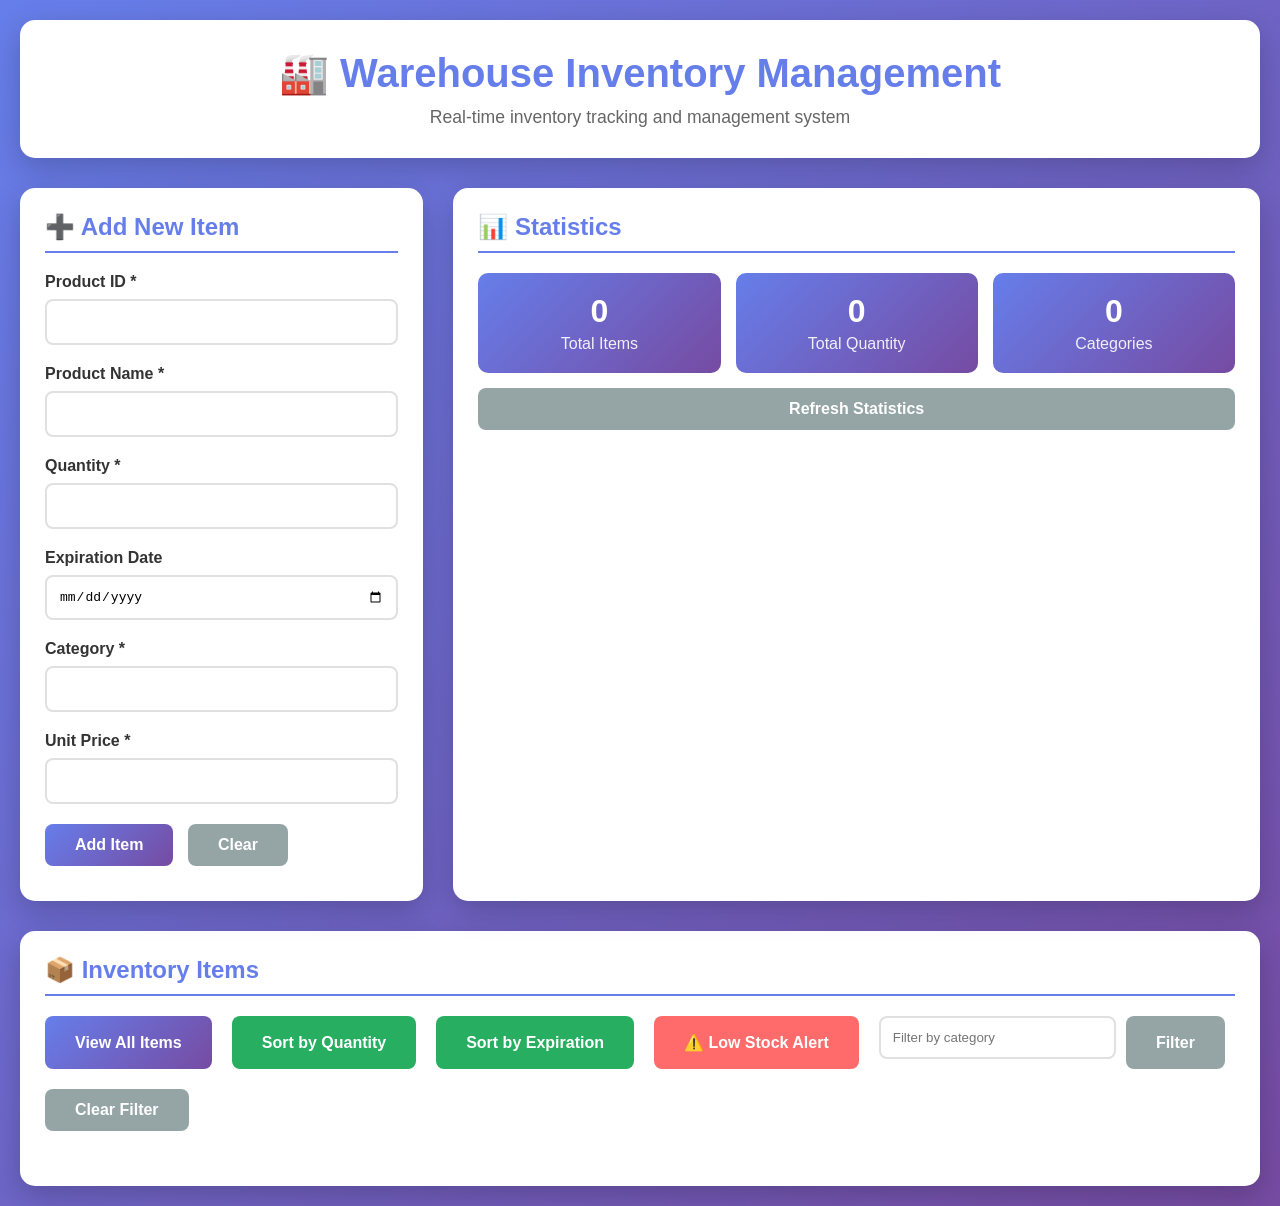
==== src/main/resources/static/index.html @ af91cbbf "Initial commit" ====
<!DOCTYPE html>
<html lang="en">
<head>
    <meta charset="UTF-8">
    <meta name="viewport" content="width=device-width, initial-scale=1.0">
    <title>Warehouse Inventory Management System</title>
    <style>
        * {
            margin: 0;
            padding: 0;
            box-sizing: border-box;
        }

        body {
            font-family: 'Segoe UI', Tahoma, Geneva, Verdana, sans-serif;
            background: linear-gradient(135deg, #667eea 0%, #764ba2 100%);
            min-height: 100vh;
            padding: 20px;
        }

        .container {
            max-width: 1400px;
            margin: 0 auto;
        }

        .header {
            background: white;
            padding: 30px;
            border-radius: 15px;
            box-shadow: 0 10px 30px rgba(0, 0, 0, 0.2);
            margin-bottom: 30px;
            text-align: center;
        }

        .header h1 {
            color: #667eea;
            font-size: 2.5em;
            margin-bottom: 10px;
        }

        .header p {
            color: #666;
            font-size: 1.1em;
        }

        .main-content {
            display: grid;
            grid-template-columns: 1fr 2fr;
            gap: 30px;
            margin-bottom: 30px;
        }

        @media (max-width: 1024px) {
            .main-content {
                grid-template-columns: 1fr;
            }
        }

        .card {
            background: white;
            padding: 25px;
            border-radius: 15px;
            box-shadow: 0 10px 30px rgba(0, 0, 0, 0.2);
        }

        .card h2 {
            color: #667eea;
            margin-bottom: 20px;
            font-size: 1.5em;
            border-bottom: 2px solid #667eea;
            padding-bottom: 10px;
        }

        .form-group {
            margin-bottom: 20px;
        }

        .form-group label {
            display: block;
            margin-bottom: 8px;
            color: #333;
            font-weight: 600;
        }

        .form-group input,
        .form-group select {
            width: 100%;
            padding: 12px;
            border: 2px solid #e0e0e0;
            border-radius: 8px;
            font-size: 1em;
            transition: border-color 0.3s;
        }

        .form-group input:focus,
        .form-group select:focus {
            outline: none;
            border-color: #667eea;
        }

        .btn {
            padding: 12px 30px;
            border: none;
            border-radius: 8px;
            font-size: 1em;
            cursor: pointer;
            transition: all 0.3s;
            font-weight: 600;
            margin-right: 10px;
            margin-bottom: 10px;
        }

        .btn-primary {
            background: linear-gradient(135deg, #667eea 0%, #764ba2 100%);
            color: white;
        }

        .btn-primary:hover {
            transform: translateY(-2px);
            box-shadow: 0 5px 15px rgba(102, 126, 234, 0.4);
        }

        .btn-danger {
            background: #e74c3c;
            color: white;
        }

        .btn-danger:hover {
            background: #c0392b;
            transform: translateY(-2px);
        }

        .btn-secondary {
            background: #95a5a6;
            color: white;
        }

        .btn-secondary:hover {
            background: #7f8c8d;
            transform: translateY(-2px);
        }

        .btn-success {
            background: #27ae60;
            color: white;
        }

        .btn-success:hover {
            background: #229954;
            transform: translateY(-2px);
        }

        .btn:active {
            transform: translateY(0);
        }

        .controls {
            display: flex;
            flex-wrap: wrap;
            gap: 10px;
            margin-bottom: 20px;
        }

        .inventory-table {
            width: 100%;
            border-collapse: collapse;
            margin-top: 20px;
        }

        .inventory-table th,
        .inventory-table td {
            padding: 12px;
            text-align: left;
            border-bottom: 1px solid #e0e0e0;
        }

        .inventory-table th {
            background: #f8f9fa;
            color: #667eea;
            font-weight: 600;
            position: sticky;
            top: 0;
        }

        .inventory-table tr:hover {
            background: #f8f9fa;
        }

        .inventory-table td {
            color: #333;
        }

        .stats-grid {
            display: grid;
            grid-template-columns: repeat(auto-fit, minmax(200px, 1fr));
            gap: 15px;
            margin-top: 20px;
        }

        .stat-card {
            background: linear-gradient(135deg, #667eea 0%, #764ba2 100%);
            color: white;
            padding: 20px;
            border-radius: 10px;
            text-align: center;
        }

        .stat-card h3 {
            font-size: 2em;
            margin-bottom: 5px;
        }

        .stat-card p {
            opacity: 0.9;
        }

        .alert {
            padding: 15px;
            border-radius: 8px;
            margin-bottom: 20px;
            display: none;
        }

        .alert-success {
            background: #d4edda;
            color: #155724;
            border: 1px solid #c3e6cb;
        }

        .alert-error {
            background: #f8d7da;
            color: #721c24;
            border: 1px solid #f5c6cb;
        }

        .alert-warning {
            background: #fff3cd;
            color: #856404;
            border: 1px solid #ffeaa7;
            padding: 15px;
            border-radius: 8px;
            margin-bottom: 20px;
            display: flex;
            align-items: center;
            justify-content: space-between;
            animation: slideDown 0.3s ease-out;
        }

        @keyframes slideDown {
            from {
                opacity: 0;
                transform: translateY(-10px);
            }
            to {
                opacity: 1;
                transform: translateY(0);
            }
        }

        .low-stock-badge {
            background: #ff6b6b;
            color: white;
            padding: 4px 10px;
            border-radius: 12px;
            font-size: 0.85em;
            font-weight: bold;
            margin-left: 8px;
        }

        .low-stock-row {
            background: #fff3cd !important;
            border-left: 4px solid #ff6b6b;
        }

        .low-stock-row:hover {
            background: #ffeaa7 !important;
        }

        .stat-card.warning {
            background: linear-gradient(135deg, #ff6b6b 0%, #ee5a6f 100%);
        }

        .loading {
            text-align: center;
            padding: 20px;
            color: #666;
        }

        .empty-state {
            text-align: center;
            padding: 40px;
            color: #999;
        }

        .remove-btn {
            background: #e74c3c;
            color: white;
            border: none;
            padding: 6px 12px;
            border-radius: 5px;
            cursor: pointer;
            font-size: 0.9em;
        }

        .remove-btn:hover {
            background: #c0392b;
        }

        .quantity-input {
            width: 80px;
            padding: 6px;
            margin-left: 10px;
        }
    </style>
</head>
<body>
    <div class="container">
        <div class="header">
            <h1>🏭 Warehouse Inventory Management</h1>
            <p>Real-time inventory tracking and management system</p>
        </div>

        <div id="alertContainer"></div>
        <div id="lowStockAlert" style="display: none;"></div>

        <div class="main-content">
            <!-- Add Item Form -->
            <div class="card">
                <h2>➕ Add New Item</h2>
                <form id="addItemForm">
                    <div class="form-group">
                        <label for="productId">Product ID *</label>
                        <input type="text" id="productId" required>
                    </div>
                    <div class="form-group">
                        <label for="productName">Product Name *</label>
                        <input type="text" id="productName" required>
                    </div>
                    <div class="form-group">
                        <label for="quantity">Quantity *</label>
                        <input type="number" id="quantity" min="1" required>
                    </div>
                    <div class="form-group">
                        <label for="expirationDate">Expiration Date</label>
                        <input type="date" id="expirationDate">
                    </div>
                    <div class="form-group">
                        <label for="category">Category *</label>
                        <input type="text" id="category" required>
                    </div>
                    <div class="form-group">
                        <label for="unitPrice">Unit Price *</label>
                        <input type="number" id="unitPrice" step="0.01" min="0" required>
                    </div>
                    <button type="submit" class="btn btn-primary">Add Item</button>
                    <button type="button" class="btn btn-secondary" onclick="clearForm()">Clear</button>
                </form>
            </div>

            <!-- Statistics -->
            <div class="card">
                <h2>📊 Statistics</h2>
                <div class="stats-grid" id="statsGrid">
                    <div class="stat-card">
                        <h3 id="totalItems">0</h3>
                        <p>Total Items</p>
                    </div>
                    <div class="stat-card">
                        <h3 id="totalQuantity">0</h3>
                        <p>Total Quantity</p>
                    </div>
                    <div class="stat-card">
                        <h3 id="categoriesCount">0</h3>
                        <p>Categories</p>
                    </div>
                    <div class="stat-card warning" id="lowStockCard" style="display: none;">
                        <h3 id="lowStockCount">0</h3>
                        <p>Low Stock Items</p>
                    </div>
                </div>
                <button class="btn btn-secondary" onclick="loadStatistics()" style="margin-top: 15px; width: 100%;">Refresh Statistics</button>
            </div>
        </div>

        <!-- Inventory List -->
        <div class="card">
            <h2>📦 Inventory Items</h2>
            <div class="controls">
                <button class="btn btn-primary" onclick="loadAllItems()">View All Items</button>
                <button class="btn btn-success" onclick="sortByQuantity()">Sort by Quantity</button>
                <button class="btn btn-success" onclick="sortByExpiration()">Sort by Expiration</button>
                <button class="btn btn-danger" onclick="viewLowStock()" style="background: #ff6b6b;">⚠️ Low Stock Alert</button>
                <input type="text" id="categoryFilter" placeholder="Filter by category" class="form-group" style="flex: 1; max-width: 300px; padding: 12px; border: 2px solid #e0e0e0; border-radius: 8px;">
                <button class="btn btn-secondary" onclick="filterByCategory()">Filter</button>
                <button class="btn btn-secondary" onclick="loadAllItems()">Clear Filter</button>
            </div>
            <div id="inventoryContainer">
                <div class="loading">Loading inventory...</div>
            </div>
        </div>
    </div>

    <script>
        const API_BASE_URL = 'http://localhost:8080/api/inventory';

        // Initialize
        document.addEventListener('DOMContentLoaded', function() {
            loadAllItems();
            loadStatistics();
            checkLowStock();
            
            // Form submission
            document.getElementById('addItemForm').addEventListener('submit', function(e) {
                e.preventDefault();
                addItem();
            });
        });

        // Show alert message
        function showAlert(message, type = 'success') {
            const alertContainer = document.getElementById('alertContainer');
            const alertClass = type === 'warning' ? 'alert-warning' : `alert-${type}`;
            alertContainer.innerHTML = `
                <div class="alert ${alertClass}">
                    ${message}
                </div>
            `;
            const alert = alertContainer.querySelector('.alert');
            alert.style.display = 'block';
            setTimeout(() => {
                alert.style.display = 'none';
            }, 5000);
        }

        // Clear form
        function clearForm() {
            document.getElementById('addItemForm').reset();
        }

        // Add item
        async function addItem() {
            const item = {
                productId: document.getElementById('productId').value,
                productName: document.getElementById('productName').value,
                quantity: parseInt(document.getElementById('quantity').value),
                expirationDate: document.getElementById('expirationDate').value || null,
                category: document.getElementById('category').value,
                unitPrice: parseFloat(document.getElementById('unitPrice').value)
            };

            try {
                const response = await fetch(`${API_BASE_URL}/add`, {
                    method: 'POST',
                    headers: {
                        'Content-Type': 'application/json'
                    },
                    body: JSON.stringify(item)
                });

                const data = await response.json();
                
                if (data.success) {
                    showAlert('Item added successfully!', 'success');
                    clearForm();
                    loadAllItems();
                    loadStatistics();
                    checkLowStock();
                } else {
                    showAlert(data.message || 'Failed to add item', 'error');
                }
            } catch (error) {
                showAlert('Error: ' + error.message, 'error');
            }
        }

        // Remove item
        async function removeItem(productId, quantity = null) {
            let url = `${API_BASE_URL}/remove/${productId}`;
            if (quantity) {
                url += `?quantity=${quantity}`;
            }

            if (!confirm(`Are you sure you want to remove ${quantity ? quantity + ' units of ' : ''}item ${productId}?`)) {
                return;
            }

            try {
                const response = await fetch(url, {
                    method: 'DELETE'
                });

                const data = await response.json();
                
                if (data.success) {
                    showAlert(data.message || 'Item removed successfully!', 'success');
                    loadAllItems();
                    loadStatistics();
                    checkLowStock();
                } else {
                    showAlert(data.message || 'Failed to remove item', 'error');
                }
            } catch (error) {
                showAlert('Error: ' + error.message, 'error');
            }
        }

        // Remove partial quantity
        function removePartialQuantity(productId) {
            const quantity = prompt('Enter quantity to remove:');
            if (quantity && quantity > 0) {
                removeItem(productId, parseInt(quantity));
            }
        }

        // Load all items
        async function loadAllItems() {
            try {
                const response = await fetch(`${API_BASE_URL}/all`);
                const data = await response.json();
                
                if (data.success) {
                    displayItems(data.items);
                } else {
                    document.getElementById('inventoryContainer').innerHTML = 
                        '<div class="empty-state">No items found</div>';
                }
            } catch (error) {
                document.getElementById('inventoryContainer').innerHTML = 
                    `<div class="alert alert-error">Error loading items: ${error.message}</div>`;
            }
        }

        // Sort by quantity
        async function sortByQuantity() {
            try {
                const response = await fetch(`${API_BASE_URL}/sorted/quantity`);
                const data = await response.json();
                
                if (data.success) {
                    displayItems(data.items);
                    showAlert('Items sorted by quantity', 'success');
                }
            } catch (error) {
                showAlert('Error: ' + error.message, 'error');
            }
        }

        // Sort by expiration
        async function sortByExpiration() {
            try {
                const response = await fetch(`${API_BASE_URL}/sorted/expiration`);
                const data = await response.json();
                
                if (data.success) {
                    displayItems(data.items);
                    showAlert('Items sorted by expiration date', 'success');
                }
            } catch (error) {
                showAlert('Error: ' + error.message, 'error');
            }
        }

        // Filter by category
        async function filterByCategory() {
            const category = document.getElementById('categoryFilter').value;
            if (!category) {
                showAlert('Please enter a category', 'error');
                return;
            }

            try {
                const response = await fetch(`${API_BASE_URL}/category/${encodeURIComponent(category)}`);
                const data = await response.json();
                
                if (data.success) {
                    displayItems(data.items);
                    showAlert(`Showing ${data.count} items in category "${category}"`, 'success');
                }
            } catch (error) {
                showAlert('Error: ' + error.message, 'error');
            }
        }

        // Display items in table
        function displayItems(items) {
            const container = document.getElementById('inventoryContainer');
            
            if (!items || items.length === 0) {
                container.innerHTML = '<div class="empty-state">No items in inventory</div>';
                return;
            }

            let html = `
                <table class="inventory-table">
                    <thead>
                        <tr>
                            <th>Product ID</th>
                            <th>Product Name</th>
                            <th>Quantity</th>
                            <th>Expiration Date</th>
                            <th>Category</th>
                            <th>Unit Price</th>
                            <th>Actions</th>
                        </tr>
                    </thead>
                    <tbody>
            `;

            items.forEach(item => {
                const expirationDate = item.expirationDate || 'N/A';
                const expirationClass = item.expirationDate && new Date(item.expirationDate) < new Date() ? 'style="color: red; font-weight: bold;"' : '';
                const isLowStock = item.quantity <= 10; // Default threshold
                const lowStockClass = isLowStock ? 'class="low-stock-row"' : '';
                const lowStockBadge = isLowStock ? '<span class="low-stock-badge">LOW STOCK</span>' : '';
                
                html += `
                    <tr ${lowStockClass}>
                        <td><strong>${item.productId}</strong>${lowStockBadge}</td>
                        <td>${item.productName}</td>
                        <td style="${isLowStock ? 'color: #ff6b6b; font-weight: bold;' : ''}">${item.quantity}</td>
                        <td ${expirationClass}>${expirationDate}</td>
                        <td><span style="background: #667eea; color: white; padding: 4px 8px; border-radius: 4px; font-size: 0.9em;">${item.category}</span></td>
                        <td>$${item.unitPrice.toFixed(2)}</td>
                        <td>
                            <button class="remove-btn" onclick="removePartialQuantity('${item.productId}')">Remove Qty</button>
                            <button class="remove-btn" onclick="removeItem('${item.productId}')" style="margin-left: 5px;">Remove All</button>
                        </td>
                    </tr>
                `;
            });

            html += `
                    </tbody>
                </table>
                <p style="margin-top: 15px; color: #666;">Total: ${items.length} items</p>
            `;

            container.innerHTML = html;
        }

        // Load statistics
        async function loadStatistics() {
            try {
                const response = await fetch(`${API_BASE_URL}/statistics`);
                const data = await response.json();
                
                if (data.success && data.statistics) {
                    document.getElementById('totalItems').textContent = data.statistics.totalItems || 0;
                    document.getElementById('totalQuantity').textContent = data.statistics.totalQuantity || 0;
                    document.getElementById('categoriesCount').textContent = data.statistics.categoriesCount || 0;
                    
                    // Update low stock count
                    const lowStockCount = data.statistics.lowStockCount || 0;
                    const lowStockCard = document.getElementById('lowStockCard');
                    const lowStockCountEl = document.getElementById('lowStockCount');
                    
                    if (lowStockCount > 0) {
                        lowStockCountEl.textContent = lowStockCount;
                        lowStockCard.style.display = 'block';
                    } else {
                        lowStockCard.style.display = 'none';
                    }
                }
            } catch (error) {
                console.error('Error loading statistics:', error);
            }
        }

        // Check for low stock and show alert
        async function checkLowStock() {
            try {
                const response = await fetch(`${API_BASE_URL}/low-stock`);
                const data = await response.json();
                
                if (data.success && data.items && data.items.length > 0) {
                    const alertContainer = document.getElementById('lowStockAlert');
                    const threshold = data.threshold || 10;
                    const count = data.items.length;
                    
                    alertContainer.innerHTML = `
                        <div class="alert-warning">
                            <div>
                                <strong>⚠️ Low Stock Alert!</strong> 
                                ${count} item${count > 1 ? 's' : ''} ${count > 1 ? 'are' : 'is'} running low (≤ ${threshold} units).
                                <button class="btn btn-danger" onclick="viewLowStock()" style="margin-left: 15px; padding: 6px 15px; font-size: 0.9em;">View Low Stock Items</button>
                            </div>
                            <button onclick="document.getElementById('lowStockAlert').style.display='none'" style="background: none; border: none; font-size: 1.5em; cursor: pointer; color: #856404;">&times;</button>
                        </div>
                    `;
                    alertContainer.style.display = 'block';
                } else {
                    document.getElementById('lowStockAlert').style.display = 'none';
                }
            } catch (error) {
                console.error('Error checking low stock:', error);
            }
        }

        // View low stock items
        async function viewLowStock() {
            try {
                const response = await fetch(`${API_BASE_URL}/low-stock`);
                const data = await response.json();
                
                if (data.success) {
                    displayItems(data.items);
                    showAlert(`Showing ${data.count} low stock item${data.count > 1 ? 's' : ''} (threshold: ≤ ${data.threshold} units)`, 'warning');
                }
            } catch (error) {
                showAlert('Error: ' + error.message, 'error');
            }
        }
    </script>
</body>
</html>
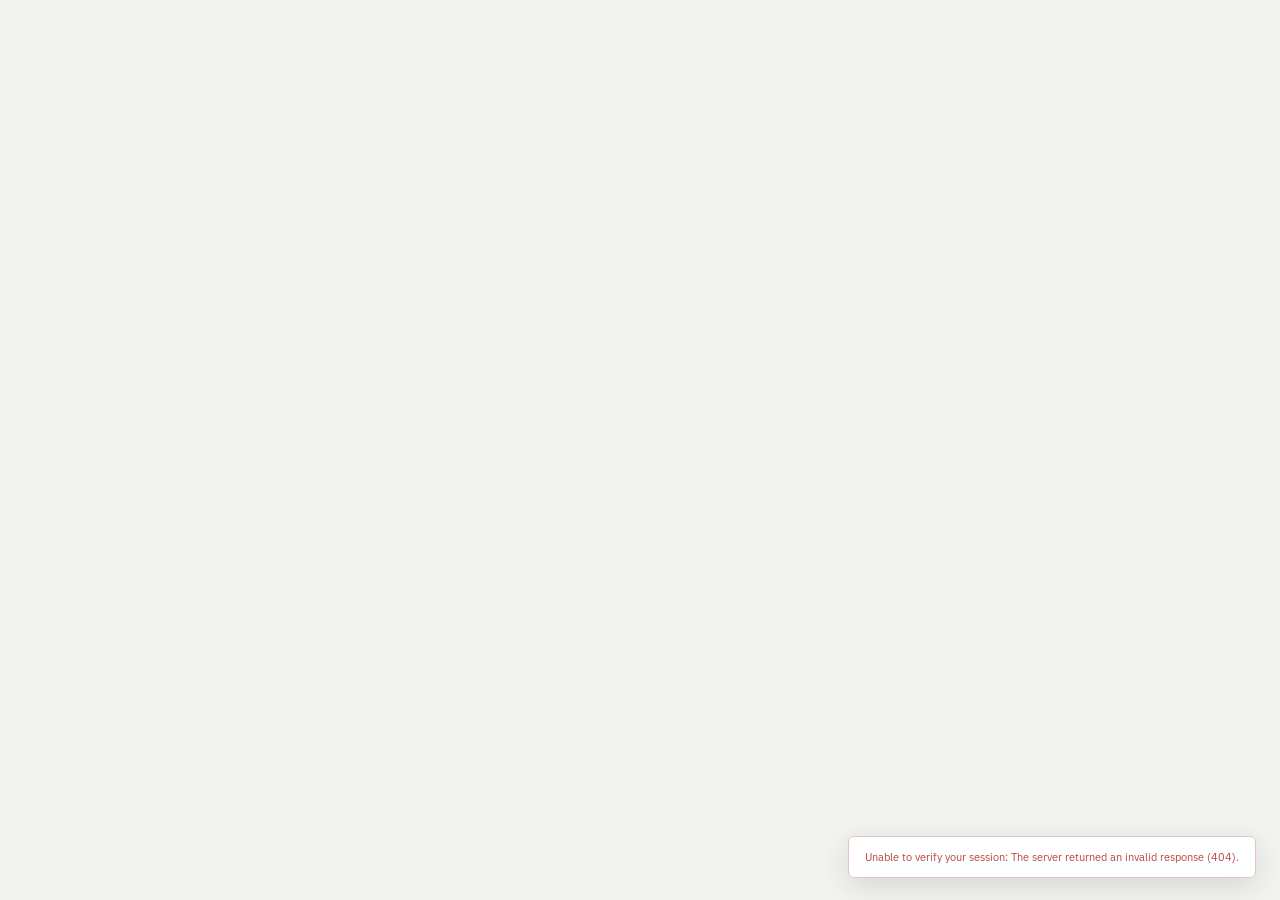
==== commit 899b7cf8: "Update backend and database configuration" ====
--- a/src/main/resources/static/index.html
+++ b/src/main/resources/static/index.html
@@ -1,716 +1,346 @@
-<!DOCTYPE html>
+<!doctype html>
 <html lang="en">
 <head>
-    <meta charset="UTF-8">
-    <meta name="viewport" content="width=device-width, initial-scale=1.0">
-    <title>Warehouse Inventory Management System</title>
-    <style>
-        * {
-            margin: 0;
-            padding: 0;
-            box-sizing: border-box;
-        }
-
-        body {
-            font-family: 'Segoe UI', Tahoma, Geneva, Verdana, sans-serif;
-            background: linear-gradient(135deg, #667eea 0%, #764ba2 100%);
-            min-height: 100vh;
-            padding: 20px;
-        }
-
-        .container {
-            max-width: 1400px;
-            margin: 0 auto;
-        }
-
-        .header {
-            background: white;
-            padding: 30px;
-            border-radius: 15px;
-            box-shadow: 0 10px 30px rgba(0, 0, 0, 0.2);
-            margin-bottom: 30px;
-            text-align: center;
-        }
-
-        .header h1 {
-            color: #667eea;
-            font-size: 2.5em;
-            margin-bottom: 10px;
-        }
-
-        .header p {
-            color: #666;
-            font-size: 1.1em;
-        }
-
-        .main-content {
-            display: grid;
-            grid-template-columns: 1fr 2fr;
-            gap: 30px;
-            margin-bottom: 30px;
-        }
-
-        @media (max-width: 1024px) {
-            .main-content {
-                grid-template-columns: 1fr;
-            }
-        }
-
-        .card {
-            background: white;
-            padding: 25px;
-            border-radius: 15px;
-            box-shadow: 0 10px 30px rgba(0, 0, 0, 0.2);
-        }
-
-        .card h2 {
-            color: #667eea;
-            margin-bottom: 20px;
-            font-size: 1.5em;
-            border-bottom: 2px solid #667eea;
-            padding-bottom: 10px;
-        }
-
-        .form-group {
-            margin-bottom: 20px;
-        }
-
-        .form-group label {
-            display: block;
-            margin-bottom: 8px;
-            color: #333;
-            font-weight: 600;
-        }
-
-        .form-group input,
-        .form-group select {
-            width: 100%;
-            padding: 12px;
-            border: 2px solid #e0e0e0;
-            border-radius: 8px;
-            font-size: 1em;
-            transition: border-color 0.3s;
-        }
-
-        .form-group input:focus,
-        .form-group select:focus {
-            outline: none;
-            border-color: #667eea;
-        }
-
-        .btn {
-            padding: 12px 30px;
-            border: none;
-            border-radius: 8px;
-            font-size: 1em;
-            cursor: pointer;
-            transition: all 0.3s;
-            font-weight: 600;
-            margin-right: 10px;
-            margin-bottom: 10px;
-        }
-
-        .btn-primary {
-            background: linear-gradient(135deg, #667eea 0%, #764ba2 100%);
-            color: white;
-        }
-
-        .btn-primary:hover {
-            transform: translateY(-2px);
-            box-shadow: 0 5px 15px rgba(102, 126, 234, 0.4);
-        }
-
-        .btn-danger {
-            background: #e74c3c;
-            color: white;
-        }
-
-        .btn-danger:hover {
-            background: #c0392b;
-            transform: translateY(-2px);
-        }
-
-        .btn-secondary {
-            background: #95a5a6;
-            color: white;
-        }
-
-        .btn-secondary:hover {
-            background: #7f8c8d;
-            transform: translateY(-2px);
-        }
-
-        .btn-success {
-            background: #27ae60;
-            color: white;
-        }
-
-        .btn-success:hover {
-            background: #229954;
-            transform: translateY(-2px);
-        }
-
-        .btn:active {
-            transform: translateY(0);
-        }
-
-        .controls {
-            display: flex;
-            flex-wrap: wrap;
-            gap: 10px;
-            margin-bottom: 20px;
-        }
-
-        .inventory-table {
-            width: 100%;
-            border-collapse: collapse;
-            margin-top: 20px;
-        }
-
-        .inventory-table th,
-        .inventory-table td {
-            padding: 12px;
-            text-align: left;
-            border-bottom: 1px solid #e0e0e0;
-        }
-
-        .inventory-table th {
-            background: #f8f9fa;
-            color: #667eea;
-            font-weight: 600;
-            position: sticky;
-            top: 0;
-        }
-
-        .inventory-table tr:hover {
-            background: #f8f9fa;
-        }
-
-        .inventory-table td {
-            color: #333;
-        }
-
-        .stats-grid {
-            display: grid;
-            grid-template-columns: repeat(auto-fit, minmax(200px, 1fr));
-            gap: 15px;
-            margin-top: 20px;
-        }
-
-        .stat-card {
-            background: linear-gradient(135deg, #667eea 0%, #764ba2 100%);
-            color: white;
-            padding: 20px;
-            border-radius: 10px;
-            text-align: center;
-        }
-
-        .stat-card h3 {
-            font-size: 2em;
-            margin-bottom: 5px;
-        }
-
-        .stat-card p {
-            opacity: 0.9;
-        }
-
-        .alert {
-            padding: 15px;
-            border-radius: 8px;
-            margin-bottom: 20px;
-            display: none;
-        }
-
-        .alert-success {
-            background: #d4edda;
-            color: #155724;
-            border: 1px solid #c3e6cb;
-        }
-
-        .alert-error {
-            background: #f8d7da;
-            color: #721c24;
-            border: 1px solid #f5c6cb;
-        }
-
-        .alert-warning {
-            background: #fff3cd;
-            color: #856404;
-            border: 1px solid #ffeaa7;
-            padding: 15px;
-            border-radius: 8px;
-            margin-bottom: 20px;
-            display: flex;
-            align-items: center;
-            justify-content: space-between;
-            animation: slideDown 0.3s ease-out;
-        }
-
-        @keyframes slideDown {
-            from {
-                opacity: 0;
-                transform: translateY(-10px);
-            }
-            to {
-                opacity: 1;
-                transform: translateY(0);
-            }
-        }
-
-        .low-stock-badge {
-            background: #ff6b6b;
-            color: white;
-            padding: 4px 10px;
-            border-radius: 12px;
-            font-size: 0.85em;
-            font-weight: bold;
-            margin-left: 8px;
-        }
-
-        .low-stock-row {
-            background: #fff3cd !important;
-            border-left: 4px solid #ff6b6b;
-        }
-
-        .low-stock-row:hover {
-            background: #ffeaa7 !important;
-        }
-
-        .stat-card.warning {
-            background: linear-gradient(135deg, #ff6b6b 0%, #ee5a6f 100%);
-        }
-
-        .loading {
-            text-align: center;
-            padding: 20px;
-            color: #666;
-        }
-
-        .empty-state {
-            text-align: center;
-            padding: 40px;
-            color: #999;
-        }
-
-        .remove-btn {
-            background: #e74c3c;
-            color: white;
-            border: none;
-            padding: 6px 12px;
-            border-radius: 5px;
-            cursor: pointer;
-            font-size: 0.9em;
-        }
-
-        .remove-btn:hover {
-            background: #c0392b;
-        }
-
-        .quantity-input {
-            width: 80px;
-            padding: 6px;
-            margin-left: 10px;
-        }
-    </style>
+  <meta charset="utf-8">
+  <meta name="viewport" content="width=device-width, initial-scale=1">
+  <meta name="theme-color" content="#12382d">
+  <title>Inventory | Warehouse</title>
+  <link rel="preconnect" href="https://fonts.googleapis.com">
+  <link rel="preconnect" href="https://fonts.gstatic.com" crossorigin>
+  <link href="https://fonts.googleapis.com/css2?family=IBM+Plex+Sans:wght@400;500;600;700&display=swap" rel="stylesheet">
+  <link rel="stylesheet" href="style.css">
 </head>
 <body>
-    <div class="container">
-        <div class="header">
-            <h1>🏭 Warehouse Inventory Management</h1>
-            <p>Real-time inventory tracking and management system</p>
-        </div>
-
-        <div id="alertContainer"></div>
-        <div id="lowStockAlert" style="display: none;"></div>
-
-        <div class="main-content">
-            <!-- Add Item Form -->
-            <div class="card">
-                <h2>➕ Add New Item</h2>
-                <form id="addItemForm">
-                    <div class="form-group">
-                        <label for="productId">Product ID *</label>
-                        <input type="text" id="productId" required>
-                    </div>
-                    <div class="form-group">
-                        <label for="productName">Product Name *</label>
-                        <input type="text" id="productName" required>
-                    </div>
-                    <div class="form-group">
-                        <label for="quantity">Quantity *</label>
-                        <input type="number" id="quantity" min="1" required>
-                    </div>
-                    <div class="form-group">
-                        <label for="expirationDate">Expiration Date</label>
-                        <input type="date" id="expirationDate">
-                    </div>
-                    <div class="form-group">
-                        <label for="category">Category *</label>
-                        <input type="text" id="category" required>
-                    </div>
-                    <div class="form-group">
-                        <label for="unitPrice">Unit Price *</label>
-                        <input type="number" id="unitPrice" step="0.01" min="0" required>
-                    </div>
-                    <button type="submit" class="btn btn-primary">Add Item</button>
-                    <button type="button" class="btn btn-secondary" onclick="clearForm()">Clear</button>
-                </form>
-            </div>
-
-            <!-- Statistics -->
-            <div class="card">
-                <h2>📊 Statistics</h2>
-                <div class="stats-grid" id="statsGrid">
-                    <div class="stat-card">
-                        <h3 id="totalItems">0</h3>
-                        <p>Total Items</p>
-                    </div>
-                    <div class="stat-card">
-                        <h3 id="totalQuantity">0</h3>
-                        <p>Total Quantity</p>
-                    </div>
-                    <div class="stat-card">
-                        <h3 id="categoriesCount">0</h3>
-                        <p>Categories</p>
-                    </div>
-                    <div class="stat-card warning" id="lowStockCard" style="display: none;">
-                        <h3 id="lowStockCount">0</h3>
-                        <p>Low Stock Items</p>
-                    </div>
+  <div class="app-shell" id="appShell" hidden>
+    <aside class="sidebar">
+      <a class="brand" href="#dashboard" aria-label="Warehouse dashboard">
+        <span class="brand-mark" aria-hidden="true">W</span>
+        <span>Warehouse<span class="brand-caption">Inventory control</span></span>
+      </a>
+      <div class="nav-label">Workspace</div>
+      <nav class="nav-list" aria-label="Main navigation">
+        <button class="nav-link active" type="button" data-view="dashboard">
+          <span class="nav-icon" aria-hidden="true">01</span>Dashboard
+        </button>
+        <button class="nav-link" type="button" data-view="inventory">
+          <span class="nav-icon" aria-hidden="true">02</span>Inventory
+        </button>
+        <button class="nav-link" type="button" data-movement="IN">
+          <span class="nav-icon" aria-hidden="true">03</span>Stock In
+        </button>
+        <button class="nav-link" type="button" data-movement="OUT">
+          <span class="nav-icon" aria-hidden="true">04</span>Stock Out
+        </button>
+        <button class="nav-link" type="button" data-view="history">
+          <span class="nav-icon" aria-hidden="true">05</span>History
+        </button>
+        <button class="nav-link" type="button" data-view="contact">
+          <span class="nav-icon" aria-hidden="true">06</span>Contact Us
+        </button>
+        <button class="nav-link" id="adminMessagesNav" type="button" data-view="messages" hidden>
+          <span class="nav-icon" aria-hidden="true">07</span>Messages
+        </button>
+      </nav>
+      <div class="sidebar-footer">
+        <span class="status-dot" aria-hidden="true"></span>
+        Connected to inventory service
+      </div>
+    </aside>
+
+    <main class="main">
+      <header class="topbar">
+        <div class="mobile-brand">
+          <span class="brand-mark" aria-hidden="true">W</span>
+          <span>Warehouse</span>
+        </div>
+        <label class="search-box" for="searchInput">
+          <span aria-hidden="true" class="search-icon"></span>
+          <input id="searchInput" type="search" placeholder="Search name or product ID" autocomplete="off">
+          <span class="search-shortcut" aria-hidden="true">Search</span>
+        </label>
+        <button class="button button-primary" id="addItemButton" type="button">
+          <span class="button-plus" aria-hidden="true">+</span>Add item
+        </button>
+        <div class="session-controls">
+          <span id="sessionLabel" class="session-label"></span>
+          <button class="button button-outline" id="logoutButton" type="button">Logout</button>
+        </div>
+      </header>
+
+      <div class="content">
+        <section id="dashboardView" class="view-panel">
+          <div class="page-heading">
+            <div>
+              <p class="eyebrow">Overview</p>
+              <h1>Inventory dashboard</h1>
+              <p class="subheading">A clear view of your stock, movement, and inventory health.</p>
+            </div>
+            <div class="date-label" id="todayLabel"></div>
+          </div>
+
+          <section class="stat-grid" aria-label="Inventory statistics">
+            <article class="stat-card">
+              <div class="stat-header"><span>Total items</span><span class="stat-symbol">01</span></div>
+              <strong id="statItems" class="stat-value">—</strong>
+              <span class="stat-note">Distinct products</span>
+            </article>
+            <article class="stat-card">
+              <div class="stat-header"><span>Total quantity</span><span class="stat-symbol">02</span></div>
+              <strong id="statQuantity" class="stat-value">—</strong>
+              <span class="stat-note">Units on hand</span>
+            </article>
+            <article class="stat-card">
+              <div class="stat-header"><span>Categories</span><span class="stat-symbol">03</span></div>
+              <strong id="statCategories" class="stat-value">—</strong>
+              <span class="stat-note">Product groups</span>
+            </article>
+            <article class="stat-card stat-value-card">
+              <div class="stat-header"><span>Stock value</span><span class="stat-symbol">₹</span></div>
+              <strong id="statValue" class="stat-value">—</strong>
+              <span class="stat-note">Estimated inventory value</span>
+            </article>
+            <article class="stat-card stat-warning">
+              <div class="stat-header"><span>Low stock</span><span class="stat-symbol">05</span></div>
+              <strong id="statLowStock" class="stat-value">—</strong>
+              <span class="stat-note">At or below reorder level</span>
+            </article>
+            <article class="stat-card stat-alert">
+              <div class="stat-header"><span>Expiring in 30 days</span><span class="stat-symbol">06</span></div>
+              <strong id="statExpiring" class="stat-value">—</strong>
+              <span class="stat-note">Includes expired items</span>
+            </article>
+          </section>
+
+          <section class="panel chart-panel" aria-labelledby="categoryChartTitle">
+            <div class="panel-heading">
+              <div>
+                <p class="eyebrow">Stock distribution</p>
+                <h2 id="categoryChartTitle">Stock by category</h2>
+              </div>
+              <span class="chart-unit">Units on hand</span>
+            </div>
+            <div class="category-chart" id="categoryChart" aria-live="polite">
+              <p class="chart-message">Loading category totals...</p>
+            </div>
+          </section>
+
+          <section class="panel inventory-panel" id="inventorySection">
+            <div class="panel-heading">
+              <div>
+                <p class="eyebrow">Stock overview</p>
+                <h2>Inventory</h2>
+                <p id="inventoryCount" class="panel-subtitle">Loading inventory...</p>
+              </div>
+              <div class="table-controls">
+                <label class="control-label" for="sortSelect">Sort by</label>
+                <select class="filter-select" id="sortSelect">
+                  <option value="name">Name A–Z</option>
+                  <option value="idAsc">Product ID</option>
+                  <option value="quantityAsc">Quantity: low first</option>
+                  <option value="quantityDesc">Quantity: high first</option>
+                  <option value="expiration">Expiration: soonest</option>
+                  <option value="priceDesc">Unit price: high first</option>
+                  <option value="category">Category A–Z</option>
+                </select>
+                <label class="control-label" for="categorySelect">Category</label>
+                <select class="filter-select" id="categorySelect"><option value="">All categories</option></select>
+                <label class="toggle-label" for="lowStockToggle">
+                  <input id="lowStockToggle" type="checkbox"><span class="toggle-track"></span>
+                  Low stock only
+                </label>
+              </div>
+            </div>
+            <div class="table-scroll">
+              <table class="inventory-table">
+                <thead>
+                  <tr>
+                    <th scope="col">ID</th><th scope="col">Product</th><th scope="col">Category</th><th scope="col">Quantity</th>
+                    <th scope="col">Unit price</th><th scope="col">Expiration</th><th scope="col">Status</th>
+                    <th scope="col">Actions</th>
+                  </tr>
+                </thead>
+                <tbody id="inventoryRows">
+                  <tr><td class="table-message" colspan="8">Loading inventory...</td></tr>
+                </tbody>
+              </table>
+            </div>
+            <div class="pagination">
+              <span id="pageSummary">Page 1 of 1</span>
+              <div class="pagination-actions">
+                <button class="button button-outline" id="previousPage" type="button">Previous</button>
+                <button class="button button-outline" id="nextPage" type="button">Next</button>
+              </div>
+            </div>
+          </section>
+        </section>
+
+        <section id="historyView" class="view-panel" hidden>
+          <div class="page-heading">
+            <div>
+              <p class="eyebrow">Audit trail</p>
+              <h1>Stock history</h1>
+              <p class="subheading">Recorded stock receipts and issues across your inventory.</p>
+            </div>
+            <button class="button button-outline" id="refreshHistoryButton" type="button">Refresh history</button>
+          </div>
+          <section class="panel">
+            <div class="panel-heading">
+              <div>
+                <h2>Recent movements</h2>
+                <p class="panel-subtitle" id="historyCount">Loading movement history...</p>
+              </div>
+            </div>
+            <div class="table-scroll">
+              <table class="inventory-table history-table">
+                <thead>
+                  <tr><th scope="col">Product ID</th><th scope="col">Movement</th><th scope="col">Quantity</th><th scope="col">Performed by</th><th scope="col">Date and time</th></tr>
+                </thead>
+                <tbody id="historyRows">
+                  <tr><td class="table-message" colspan="5">Loading movement history...</td></tr>
+                </tbody>
+              </table>
+            </div>
+          </section>
+        </section>
+
+        <section id="contactView" class="view-panel" hidden>
+          <div class="page-heading">
+            <div>
+              <p class="eyebrow">Support</p>
+              <h1>Contact us</h1>
+              <p class="subheading">Send a message to the inventory team.</p>
+            </div>
+          </div>
+          <section class="panel contact-panel">
+            <form id="contactForm" class="contact-form" novalidate>
+              <div class="form-grid">
+                <div class="field" data-field="name">
+                  <label for="contactName">Name</label>
+                  <input id="contactName" name="name" maxlength="120" autocomplete="name" required>
+                  <small class="field-error" id="contact-error-name"></small>
                 </div>
-                <button class="btn btn-secondary" onclick="loadStatistics()" style="margin-top: 15px; width: 100%;">Refresh Statistics</button>
-            </div>
-        </div>
-
-        <!-- Inventory List -->
-        <div class="card">
-            <h2>📦 Inventory Items</h2>
-            <div class="controls">
-                <button class="btn btn-primary" onclick="loadAllItems()">View All Items</button>
-                <button class="btn btn-success" onclick="sortByQuantity()">Sort by Quantity</button>
-                <button class="btn btn-success" onclick="sortByExpiration()">Sort by Expiration</button>
-                <button class="btn btn-danger" onclick="viewLowStock()" style="background: #ff6b6b;">⚠️ Low Stock Alert</button>
-                <input type="text" id="categoryFilter" placeholder="Filter by category" class="form-group" style="flex: 1; max-width: 300px; padding: 12px; border: 2px solid #e0e0e0; border-radius: 8px;">
-                <button class="btn btn-secondary" onclick="filterByCategory()">Filter</button>
-                <button class="btn btn-secondary" onclick="loadAllItems()">Clear Filter</button>
-            </div>
-            <div id="inventoryContainer">
-                <div class="loading">Loading inventory...</div>
-            </div>
-        </div>
-    </div>
-
-    <script>
-        const API_BASE_URL = 'http://localhost:8080/api/inventory';
-
-        // Initialize
-        document.addEventListener('DOMContentLoaded', function() {
-            loadAllItems();
-            loadStatistics();
-            checkLowStock();
-            
-            // Form submission
-            document.getElementById('addItemForm').addEventListener('submit', function(e) {
-                e.preventDefault();
-                addItem();
-            });
-        });
-
-        // Show alert message
-        function showAlert(message, type = 'success') {
-            const alertContainer = document.getElementById('alertContainer');
-            const alertClass = type === 'warning' ? 'alert-warning' : `alert-${type}`;
-            alertContainer.innerHTML = `
-                <div class="alert ${alertClass}">
-                    ${message}
+                <div class="field" data-field="email">
+                  <label for="contactEmail">Email</label>
+                  <input id="contactEmail" name="email" type="email" maxlength="254" autocomplete="email" required>
+                  <small class="field-error" id="contact-error-email"></small>
                 </div>
-            `;
-            const alert = alertContainer.querySelector('.alert');
-            alert.style.display = 'block';
-            setTimeout(() => {
-                alert.style.display = 'none';
-            }, 5000);
-        }
-
-        // Clear form
-        function clearForm() {
-            document.getElementById('addItemForm').reset();
-        }
-
-        // Add item
-        async function addItem() {
-            const item = {
-                productId: document.getElementById('productId').value,
-                productName: document.getElementById('productName').value,
-                quantity: parseInt(document.getElementById('quantity').value),
-                expirationDate: document.getElementById('expirationDate').value || null,
-                category: document.getElementById('category').value,
-                unitPrice: parseFloat(document.getElementById('unitPrice').value)
-            };
-
-            try {
-                const response = await fetch(`${API_BASE_URL}/add`, {
-                    method: 'POST',
-                    headers: {
-                        'Content-Type': 'application/json'
-                    },
-                    body: JSON.stringify(item)
-                });
-
-                const data = await response.json();
-                
-                if (data.success) {
-                    showAlert('Item added successfully!', 'success');
-                    clearForm();
-                    loadAllItems();
-                    loadStatistics();
-                    checkLowStock();
-                } else {
-                    showAlert(data.message || 'Failed to add item', 'error');
-                }
-            } catch (error) {
-                showAlert('Error: ' + error.message, 'error');
-            }
-        }
-
-        // Remove item
-        async function removeItem(productId, quantity = null) {
-            let url = `${API_BASE_URL}/remove/${productId}`;
-            if (quantity) {
-                url += `?quantity=${quantity}`;
-            }
-
-            if (!confirm(`Are you sure you want to remove ${quantity ? quantity + ' units of ' : ''}item ${productId}?`)) {
-                return;
-            }
-
-            try {
-                const response = await fetch(url, {
-                    method: 'DELETE'
-                });
-
-                const data = await response.json();
-                
-                if (data.success) {
-                    showAlert(data.message || 'Item removed successfully!', 'success');
-                    loadAllItems();
-                    loadStatistics();
-                    checkLowStock();
-                } else {
-                    showAlert(data.message || 'Failed to remove item', 'error');
-                }
-            } catch (error) {
-                showAlert('Error: ' + error.message, 'error');
-            }
-        }
-
-        // Remove partial quantity
-        function removePartialQuantity(productId) {
-            const quantity = prompt('Enter quantity to remove:');
-            if (quantity && quantity > 0) {
-                removeItem(productId, parseInt(quantity));
-            }
-        }
-
-        // Load all items
-        async function loadAllItems() {
-            try {
-                const response = await fetch(`${API_BASE_URL}/all`);
-                const data = await response.json();
-                
-                if (data.success) {
-                    displayItems(data.items);
-                } else {
-                    document.getElementById('inventoryContainer').innerHTML = 
-                        '<div class="empty-state">No items found</div>';
-                }
-            } catch (error) {
-                document.getElementById('inventoryContainer').innerHTML = 
-                    `<div class="alert alert-error">Error loading items: ${error.message}</div>`;
-            }
-        }
-
-        // Sort by quantity
-        async function sortByQuantity() {
-            try {
-                const response = await fetch(`${API_BASE_URL}/sorted/quantity`);
-                const data = await response.json();
-                
-                if (data.success) {
-                    displayItems(data.items);
-                    showAlert('Items sorted by quantity', 'success');
-                }
-            } catch (error) {
-                showAlert('Error: ' + error.message, 'error');
-            }
-        }
-
-        // Sort by expiration
-        async function sortByExpiration() {
-            try {
-                const response = await fetch(`${API_BASE_URL}/sorted/expiration`);
-                const data = await response.json();
-                
-                if (data.success) {
-                    displayItems(data.items);
-                    showAlert('Items sorted by expiration date', 'success');
-                }
-            } catch (error) {
-                showAlert('Error: ' + error.message, 'error');
-            }
-        }
-
-        // Filter by category
-        async function filterByCategory() {
-            const category = document.getElementById('categoryFilter').value;
-            if (!category) {
-                showAlert('Please enter a category', 'error');
-                return;
-            }
-
-            try {
-                const response = await fetch(`${API_BASE_URL}/category/${encodeURIComponent(category)}`);
-                const data = await response.json();
-                
-                if (data.success) {
-                    displayItems(data.items);
-                    showAlert(`Showing ${data.count} items in category "${category}"`, 'success');
-                }
-            } catch (error) {
-                showAlert('Error: ' + error.message, 'error');
-            }
-        }
-
-        // Display items in table
-        function displayItems(items) {
-            const container = document.getElementById('inventoryContainer');
-            
-            if (!items || items.length === 0) {
-                container.innerHTML = '<div class="empty-state">No items in inventory</div>';
-                return;
-            }
-
-            let html = `
-                <table class="inventory-table">
-                    <thead>
-                        <tr>
-                            <th>Product ID</th>
-                            <th>Product Name</th>
-                            <th>Quantity</th>
-                            <th>Expiration Date</th>
-                            <th>Category</th>
-                            <th>Unit Price</th>
-                            <th>Actions</th>
-                        </tr>
-                    </thead>
-                    <tbody>
-            `;
-
-            items.forEach(item => {
-                const expirationDate = item.expirationDate || 'N/A';
-                const expirationClass = item.expirationDate && new Date(item.expirationDate) < new Date() ? 'style="color: red; font-weight: bold;"' : '';
-                const isLowStock = item.quantity <= 10; // Default threshold
-                const lowStockClass = isLowStock ? 'class="low-stock-row"' : '';
-                const lowStockBadge = isLowStock ? '<span class="low-stock-badge">LOW STOCK</span>' : '';
-                
-                html += `
-                    <tr ${lowStockClass}>
-                        <td><strong>${item.productId}</strong>${lowStockBadge}</td>
-                        <td>${item.productName}</td>
-                        <td style="${isLowStock ? 'color: #ff6b6b; font-weight: bold;' : ''}">${item.quantity}</td>
-                        <td ${expirationClass}>${expirationDate}</td>
-                        <td><span style="background: #667eea; color: white; padding: 4px 8px; border-radius: 4px; font-size: 0.9em;">${item.category}</span></td>
-                        <td>$${item.unitPrice.toFixed(2)}</td>
-                        <td>
-                            <button class="remove-btn" onclick="removePartialQuantity('${item.productId}')">Remove Qty</button>
-                            <button class="remove-btn" onclick="removeItem('${item.productId}')" style="margin-left: 5px;">Remove All</button>
-                        </td>
-                    </tr>
-                `;
-            });
-
-            html += `
-                    </tbody>
-                </table>
-                <p style="margin-top: 15px; color: #666;">Total: ${items.length} items</p>
-            `;
-
-            container.innerHTML = html;
-        }
-
-        // Load statistics
-        async function loadStatistics() {
-            try {
-                const response = await fetch(`${API_BASE_URL}/statistics`);
-                const data = await response.json();
-                
-                if (data.success && data.statistics) {
-                    document.getElementById('totalItems').textContent = data.statistics.totalItems || 0;
-                    document.getElementById('totalQuantity').textContent = data.statistics.totalQuantity || 0;
-                    document.getElementById('categoriesCount').textContent = data.statistics.categoriesCount || 0;
-                    
-                    // Update low stock count
-                    const lowStockCount = data.statistics.lowStockCount || 0;
-                    const lowStockCard = document.getElementById('lowStockCard');
-                    const lowStockCountEl = document.getElementById('lowStockCount');
-                    
-                    if (lowStockCount > 0) {
-                        lowStockCountEl.textContent = lowStockCount;
-                        lowStockCard.style.display = 'block';
-                    } else {
-                        lowStockCard.style.display = 'none';
-                    }
-                }
-            } catch (error) {
-                console.error('Error loading statistics:', error);
-            }
-        }
-
-        // Check for low stock and show alert
-        async function checkLowStock() {
-            try {
-                const response = await fetch(`${API_BASE_URL}/low-stock`);
-                const data = await response.json();
-                
-                if (data.success && data.items && data.items.length > 0) {
-                    const alertContainer = document.getElementById('lowStockAlert');
-                    const threshold = data.threshold || 10;
-                    const count = data.items.length;
-                    
-                    alertContainer.innerHTML = `
-                        <div class="alert-warning">
-                            <div>
-                                <strong>⚠️ Low Stock Alert!</strong> 
-                                ${count} item${count > 1 ? 's' : ''} ${count > 1 ? 'are' : 'is'} running low (≤ ${threshold} units).
-                                <button class="btn btn-danger" onclick="viewLowStock()" style="margin-left: 15px; padding: 6px 15px; font-size: 0.9em;">View Low Stock Items</button>
-                            </div>
-                            <button onclick="document.getElementById('lowStockAlert').style.display='none'" style="background: none; border: none; font-size: 1.5em; cursor: pointer; color: #856404;">&times;</button>
-                        </div>
-                    `;
-                    alertContainer.style.display = 'block';
-                } else {
-                    document.getElementById('lowStockAlert').style.display = 'none';
-                }
-            } catch (error) {
-                console.error('Error checking low stock:', error);
-            }
-        }
-
-        // View low stock items
-        async function viewLowStock() {
-            try {
-                const response = await fetch(`${API_BASE_URL}/low-stock`);
-                const data = await response.json();
-                
-                if (data.success) {
-                    displayItems(data.items);
-                    showAlert(`Showing ${data.count} low stock item${data.count > 1 ? 's' : ''} (threshold: ≤ ${data.threshold} units)`, 'warning');
-                }
-            } catch (error) {
-                showAlert('Error: ' + error.message, 'error');
-            }
-        }
-    </script>
+                <div class="field field-wide" data-field="message">
+                  <label for="contactMessage">Message</label>
+                  <textarea id="contactMessage" name="message" maxlength="4000" rows="6" required></textarea>
+                  <small class="field-error" id="contact-error-message"></small>
+                </div>
+              </div>
+              <p id="contactFormError" class="form-error" role="alert" hidden></p>
+              <button class="button button-primary" type="submit">Send message</button>
+            </form>
+          </section>
+        </section>
+
+        <section id="messagesView" class="view-panel" hidden>
+          <div class="page-heading">
+            <div>
+              <p class="eyebrow">Admin</p>
+              <h1>Contact messages</h1>
+              <p class="subheading">Messages submitted through Contact Us.</p>
+            </div>
+            <button class="button button-outline" id="refreshMessagesButton" type="button">Refresh messages</button>
+          </div>
+          <section class="panel">
+            <p class="panel-subtitle" id="messagesCount">Loading contact messages...</p>
+            <div class="message-list" id="contactMessages" aria-live="polite"></div>
+          </section>
+        </section>
+      </div>
+    </main>
+  </div>
+
+  <dialog class="dialog" id="itemDialog" aria-labelledby="itemDialogTitle">
+    <form id="itemForm" class="dialog-form" novalidate>
+      <div class="dialog-heading">
+        <div>
+          <p class="eyebrow">Inventory details</p>
+          <h2 id="itemDialogTitle">Add item</h2>
+          <p class="panel-subtitle" id="itemDialogSubtitle">Enter the product details and opening quantity.</p>
+        </div>
+        <button class="icon-button" type="button" data-close-dialog="itemDialog" aria-label="Close dialog">×</button>
+      </div>
+      <input type="hidden" id="formMode" value="add">
+      <div class="form-grid">
+        <div class="field" data-field="productId">
+          <label for="productId">Product ID <span>*</span></label>
+          <input id="productId" name="productId" required maxlength="100" autocomplete="off">
+          <small class="field-error" id="error-productId"></small>
+        </div>
+        <div class="field" data-field="name">
+          <label for="productName">Product name</label>
+          <input id="productName" name="name" maxlength="255" autocomplete="off">
+          <small class="field-error" id="error-name"></small>
+        </div>
+        <div class="field" data-field="quantity" id="quantityField">
+          <label for="quantity">Opening quantity <span>*</span></label>
+          <input id="quantity" name="quantity" type="number" min="0" step="1" required>
+          <small class="field-error" id="error-quantity"></small>
+        </div>
+        <div class="field" data-field="category">
+          <label for="productCategory">Category</label>
+          <input id="productCategory" name="category" maxlength="100" autocomplete="off">
+          <small class="field-error" id="error-category"></small>
+        </div>
+        <div class="field" data-field="unitPrice">
+          <label for="unitPrice">Unit price (₹) <span>*</span></label>
+          <input id="unitPrice" name="unitPrice" type="number" min="0" step="0.01" required>
+          <small class="field-error" id="error-unitPrice"></small>
+        </div>
+        <div class="field" data-field="expirationDate">
+          <label for="expirationDate">Expiration date</label>
+          <input id="expirationDate" name="expirationDate" type="date">
+          <small class="field-error" id="error-expirationDate"></small>
+        </div>
+        <div class="field" data-field="reorderLevel">
+          <label for="reorderLevel">Reorder level <span>*</span></label>
+          <input id="reorderLevel" name="reorderLevel" type="number" min="0" step="1" value="10" required>
+          <small class="field-error" id="error-reorderLevel"></small>
+        </div>
+      </div>
+      <p id="formError" class="form-error" role="alert" hidden></p>
+      <div class="dialog-actions">
+        <button class="button button-outline" type="button" data-close-dialog="itemDialog">Cancel</button>
+        <button class="button button-primary" id="saveItemButton" type="submit">Add item</button>
+      </div>
+    </form>
+  </dialog>
+
+  <dialog class="dialog dialog-small" id="movementDialog" aria-labelledby="movementDialogTitle">
+    <form id="movementForm" class="dialog-form" novalidate>
+      <div class="dialog-heading">
+        <div>
+          <p class="eyebrow">Stock movement</p>
+          <h2 id="movementDialogTitle">Stock in</h2>
+          <p class="panel-subtitle" id="movementDialogSubtitle">Record incoming units for a product.</p>
+        </div>
+        <button class="icon-button" type="button" data-close-dialog="movementDialog" aria-label="Close dialog">×</button>
+      </div>
+      <input id="movementType" type="hidden" value="IN">
+      <div class="field" data-field="productId">
+        <label for="movementProduct">Product <span>*</span></label>
+        <select id="movementProduct" name="productId" required><option value="">Select a product</option></select>
+        <small class="field-error" id="movement-error-productId"></small>
+      </div>
+      <div class="field" data-field="quantity">
+        <label for="movementQuantity">Quantity <span>*</span></label>
+        <input id="movementQuantity" name="quantity" type="number" min="1" step="1" required>
+        <small class="field-error" id="movement-error-quantity"></small>
+      </div>
+      <p class="movement-attribution">Recorded as <strong id="movementActor"></strong></p>
+      <p id="movementFormError" class="form-error" role="alert" hidden></p>
+      <div class="dialog-actions">
+        <button class="button button-outline" type="button" data-close-dialog="movementDialog">Cancel</button>
+        <button class="button button-primary" id="submitMovementButton" type="submit">Record movement</button>
+      </div>
+    </form>
+  </dialog>
+
+  <div class="toast" id="toast" role="status" aria-live="polite"></div>
+  <script src="script.js" defer></script>
 </body>
 </html>
-
--- a/src/main/resources/static/style.css
+++ b/src/main/resources/static/style.css
@@ -0,0 +1,261 @@
+:root {
+  color-scheme: light;
+  --ink: #18251f;
+  --muted: #77857d;
+  --line: #e5ebe7;
+  --canvas: #F3F4F1;
+  --surface: #fff;
+  --green: #0F5C4D;
+  --green-dark: #103D34;
+  --green-pale: #eaf3ee;
+  --amber: #a66a12;
+  --amber-pale: #fff3dd;
+  --red: #b84741;
+  --red-pale: #fbecea;
+  font-family: "IBM Plex Sans", sans-serif;
+  font-synthesis: none;
+  text-rendering: optimizeLegibility;
+}
+
+* { box-sizing: border-box; }
+body { margin: 0; background: var(--canvas); color: var(--ink); font-size: 14px; line-height: 1.5; }
+button, input, select { font: inherit; }
+button { cursor: pointer; }
+button:focus-visible, a:focus-visible, input:focus-visible, select:focus-visible {
+  outline: 3px solid #88bfa2;
+  outline-offset: 2px;
+}
+[hidden] { display: none !important; }
+
+.auth-screen { display: grid; min-height: 100vh; place-items: center; padding: 24px; background: var(--canvas); }
+.auth-panel { width: min(420px, 100%); padding: 32px; border: 1px solid var(--line); border-radius: 8px; background: var(--surface); }
+.auth-panel h1 { margin-bottom: 6px; }
+.auth-form { margin-top: 25px; }
+.auth-form .field { margin-bottom: 17px; }
+.auth-form[hidden] { display: none; }
+.auth-hint { margin: -2px 0 15px; color: var(--muted); font-size: 11px; }
+.auth-form textarea, .contact-form textarea { width: 100%; min-height: 120px; resize: vertical; padding: 10px; border: 1px solid #dfe6e1; border-radius: 6px; outline: none; background: #fff; color: var(--ink); font: inherit; font-size: 12px; }
+.auth-form textarea:focus, .contact-form textarea:focus { border-color: #80ae92; box-shadow: 0 0 0 3px rgba(15,92,77,.1); }
+.auth-submit { width: 100%; }
+.text-button { display: block; margin: 16px auto 0; padding: 4px; border: 0; background: transparent; color: var(--green); font-size: 12px; font-weight: 600; }
+.text-button:hover { text-decoration: underline; }
+.sidebar-footer { display: grid; grid-template-columns: 10px 1fr; align-items: center; gap: 7px; }
+.sidebar-footer .status-dot { margin: 0; }
+.sidebar-logout { grid-column: 2; justify-self: start; padding: 0; border: 0; background: transparent; color: #b3c5bb; font-size: 11px; text-decoration: underline; }
+.sidebar-logout:hover { color: #fff; }
+
+.app-shell { min-height: 100vh; }
+.sidebar {
+  position: fixed;
+  inset: 0 auto 0 0;
+  z-index: 5;
+  display: flex;
+  width: 250px;
+  flex-direction: column;
+  padding: 28px 17px 20px;
+  background: var(--green-dark);
+  color: #edf5f0;
+}
+.brand { display: flex; align-items: center; gap: 11px; margin: 0 7px 44px; color: inherit; font-size: 16px; font-weight: 700; text-decoration: none; }
+.brand-mark { display: grid; width: 37px; height: 37px; flex: 0 0 auto; place-items: center; border: 1px solid #55836d; border-radius: 8px; background: #1d4b3c; color: white; font-size: 14px; font-weight: 700; }
+.brand-caption { display: block; margin-top: 1px; color: #9fb7aa; font-size: 10px; font-weight: 500; }
+.nav-label { padding: 0 11px 10px; color: #96afa2; font-size: 10px; font-weight: 700; text-transform: uppercase; }
+.nav-list { display: grid; gap: 5px; }
+.nav-link { display: flex; width: 100%; min-height: 46px; align-items: center; gap: 12px; padding: 0 12px; border: 0; border-radius: 6px; background: transparent; color: #bfcec5; text-align: left; transition: background .15s, color .15s; }
+.nav-link:hover, .nav-link.active { background: #254b3c; color: #fff; }
+.nav-link.active { box-shadow: inset 3px 0 #8ac5a1; }
+.nav-icon { width: 24px; color: #8ca99a; font-size: 9px; font-weight: 700; }
+.sidebar-footer { margin-top: auto; padding: 16px 8px 2px; border-top: 1px solid #315345; color: #b3c5bb; font-size: 11px; }
+.status-dot { display: inline-block; width: 7px; height: 7px; margin: 0 7px 1px 0; border-radius: 50%; background: #71c38f; }
+
+.main { min-height: 100vh; margin-left: 250px; }
+.topbar { position: sticky; top: 0; z-index: 4; display: flex; min-height: 76px; align-items: center; justify-content: space-between; gap: 24px; padding: 13px 38px; border-bottom: 1px solid var(--line); background: #fff; }
+.mobile-brand { display: none; align-items: center; gap: 9px; font-weight: 700; }
+.mobile-brand .brand-mark { background: var(--green-dark); }
+.search-box { position: relative; display: flex; width: min(440px, 55vw); align-items: center; }
+.search-box input { width: 100%; height: 42px; padding: 0 66px 0 39px; border: 1px solid var(--line); border-radius: 6px; outline: none; background: #fafcfb; color: var(--ink); }
+.search-box input:focus { border-color: #80ae92; box-shadow: 0 0 0 3px rgba(15,92,77,.1); }
+.search-icon { position: absolute; left: 14px; width: 13px; height: 13px; border: 1.7px solid #89978f; border-radius: 50%; }
+.search-icon::after { position: absolute; right: -5px; bottom: -3px; width: 6px; height: 1.5px; transform: rotate(45deg); background: #89978f; content: ""; }
+.search-shortcut { position: absolute; right: 11px; color: #9aa69f; font-size: 10px; }
+.session-controls { display: flex; align-items: center; gap: 12px; }
+.session-label { color: #526157; font-size: 11px; font-weight: 600; white-space: nowrap; }
+.session-controls .button { min-height: 35px; }
+.button { display: inline-flex; min-height: 39px; align-items: center; justify-content: center; gap: 7px; padding: 0 14px; border: 1px solid transparent; border-radius: 6px; font-size: 12px; font-weight: 700; transition: background .15s, border-color .15s; }
+.button-primary { background: var(--green); color: #fff; }
+.button-primary:hover { background: #0b4c40; }
+.button-outline { border-color: var(--line); background: #fff; color: #4c5a52; }
+.button-outline:hover { border-color: #afc6b7; background: #f8fbf9; }
+.button-plus { font-size: 19px; font-weight: 400; line-height: 1; }
+.content { max-width: 1680px; margin: 0 auto; padding: 31px 38px 48px; }
+.page-heading { display: flex; align-items: flex-end; justify-content: space-between; gap: 18px; margin-bottom: 22px; }
+.eyebrow { margin: 0 0 5px; color: var(--green); font-size: 10px; font-weight: 700; text-transform: uppercase; }
+h1, h2, p { margin-top: 0; }
+h1 { margin-bottom: 0; font-size: 30px; line-height: 1.2; }
+h2 { margin: 0; font-size: 16px; }
+.subheading { margin: 7px 0 0; color: var(--muted); font-size: 12px; }
+.date-label { color: var(--muted); font-size: 11px; }
+
+.stat-grid { display: grid; grid-template-columns: repeat(6, minmax(0, 1fr)); gap: 13px; margin-bottom: 20px; }
+.stat-card, .panel { min-width: 0; border: 1px solid var(--line); border-radius: 8px; background: var(--surface); box-shadow: 0 2px 8px rgba(26,54,39,.025); }
+.stat-card { padding: 15px; }
+.stat-header { display: flex; min-height: 25px; align-items: center; justify-content: space-between; gap: 5px; margin-bottom: 12px; color: var(--muted); font-size: 10px; font-weight: 600; }
+.stat-symbol { display: grid; width: 25px; height: 25px; place-items: center; border-radius: 6px; background: var(--green-pale); color: var(--green); font-size: 9px; font-weight: 700; }
+.stat-warning .stat-symbol { background: var(--amber-pale); color: var(--amber); }
+.stat-alert .stat-symbol { background: var(--red-pale); color: var(--red); }
+.stat-value { display: block; overflow: hidden; font-size: 25px; font-weight: 700; text-overflow: ellipsis; white-space: nowrap; }
+.stat-value-card .stat-value { font-size: 22px; }
+.stat-note { display: block; overflow: hidden; margin-top: 3px; color: #98a39c; font-size: 9px; text-overflow: ellipsis; white-space: nowrap; }
+
+.panel { padding: 19px; }
+.chart-panel, .inventory-panel { margin-bottom: 20px; }
+.panel-heading { display: flex; align-items: center; justify-content: space-between; gap: 18px; margin-bottom: 15px; }
+.panel-subtitle { margin: 4px 0 0; color: var(--muted); font-size: 11px; }
+.chart-unit { color: var(--muted); font-size: 10px; }
+.category-chart { display: grid; gap: 12px; }
+.chart-row { display: grid; grid-template-columns: minmax(100px, 190px) minmax(100px, 1fr) 55px; align-items: center; gap: 12px; }
+.chart-category { overflow: hidden; color: #46544b; font-size: 11px; text-overflow: ellipsis; white-space: nowrap; }
+.chart-track { height: 9px; overflow: hidden; border-radius: 2px; background: #e4e9e5; }
+.chart-bar { height: 100%; border-radius: inherit; background: var(--green); transition: width .25s ease; }
+.chart-value { color: #46544b; font-size: 10px; font-weight: 600; text-align: right; }
+.chart-message { margin: 0; padding: 12px 0; color: var(--muted); font-size: 11px; }
+.table-controls { display: flex; flex-wrap: wrap; align-items: center; justify-content: flex-end; gap: 8px; }
+.control-label { margin-left: 3px; color: #748179; font-size: 10px; }
+.filter-select { max-width: 165px; height: 35px; padding: 0 28px 0 9px; border: 1px solid var(--line); border-radius: 6px; outline: none; background: #fff; color: #425148; font-size: 10px; }
+.filter-select:focus { border-color: #80ae92; }
+.toggle-label { display: inline-flex; align-items: center; gap: 7px; margin-left: 4px; color: #536158; font-size: 10px; white-space: nowrap; cursor: pointer; }
+.toggle-label input { position: absolute; width: 1px; height: 1px; opacity: 0; }
+.toggle-track { position: relative; width: 29px; height: 16px; border-radius: 9px; background: #cbd4ce; transition: background .15s; }
+.toggle-track::after { position: absolute; top: 3px; left: 3px; width: 10px; height: 10px; border-radius: 50%; background: white; content: ""; transition: transform .15s; }
+.toggle-label input:checked + .toggle-track { background: var(--green); }
+.toggle-label input:checked + .toggle-track::after { transform: translateX(13px); }
+.toggle-label input:focus-visible + .toggle-track { outline: 3px solid #88bfa2; outline-offset: 2px; }
+.table-scroll { overflow-x: auto; }
+.inventory-table { width: 100%; border-collapse: collapse; text-align: left; white-space: nowrap; }
+.inventory-table th { padding: 11px 10px; border-bottom: 1px solid var(--line); color: #87938b; font-size: 9px; font-weight: 700; text-transform: uppercase; }
+.inventory-table td { padding: 12px 10px; border-bottom: 1px solid #eff2f0; color: #435149; font-size: 11px; }
+.inventory-table tbody tr:last-child td { border-bottom: 0; }
+.inventory-table tbody tr:hover { background: #fbfcfb; }
+.product-id-cell { color: #69766f !important; font-size: 10px !important; font-variant-numeric: tabular-nums; }
+.product-cell { display: flex; min-width: 165px; align-items: center; gap: 9px; }
+.product-avatar { display: grid; width: 32px; height: 32px; flex: 0 0 auto; place-items: center; border: 1px solid #dce9e0; border-radius: 6px; background: #f2f7f3; color: #4b7960; font-size: 10px; font-weight: 700; text-transform: uppercase; }
+.product-name { max-width: 200px; overflow: hidden; color: var(--ink); font-weight: 700; text-overflow: ellipsis; }
+.quantity-cell { min-width: 145px; }
+.quantity-text { display: flex; justify-content: space-between; gap: 8px; margin-bottom: 5px; color: #45544b; font-size: 10px; }
+.quantity-track { height: 5px; overflow: hidden; border-radius: 5px; background: #e9eeea; }
+.quantity-fill { height: 100%; border-radius: inherit; background: #4b9b70; }
+.quantity-fill.low { background: #d5a13c; }
+.badge { display: inline-flex; align-items: center; gap: 5px; padding: 4px 7px; border-radius: 20px; font-size: 9px; font-weight: 700; }
+.badge::before { width: 5px; height: 5px; border-radius: 50%; background: currentColor; content: ""; }
+.badge.stock { background: var(--green-pale); color: var(--green); }
+.badge.low { background: var(--amber-pale); color: var(--amber); }
+.badge.expiring { background: var(--red-pale); color: var(--red); }
+.row-actions { display: flex; align-items: center; gap: 5px; }
+.row-action { min-height: 28px; padding: 0 8px; border: 1px solid #e1e8e3; border-radius: 5px; background: #fff; color: #4e5c53; font-size: 9px; font-weight: 600; }
+.row-action:hover { border-color: #a9c4b2; color: var(--green-dark); }
+.row-action.delete:hover { border-color: #e4b7b4; background: #fff8f7; color: var(--red); }
+.table-message { height: 160px; color: var(--muted) !important; text-align: center; white-space: normal; }
+.empty-state-box { display: grid; min-height: 220px; align-content: center; justify-items: center; padding: 26px; text-align: center; }
+.empty-mark { display: grid; width: 44px; height: 44px; place-items: center; margin-bottom: 12px; border: 1px solid var(--line); border-radius: 8px; color: var(--green); font-size: 17px; font-weight: 700; }
+.empty-state-box h3 { margin: 0; font-size: 14px; }
+.empty-state-box p { max-width: 330px; margin: 5px 0 14px; color: var(--muted); font-size: 11px; }
+.pagination { display: flex; align-items: center; justify-content: space-between; gap: 12px; padding-top: 13px; border-top: 1px solid #eff2f0; color: var(--muted); font-size: 10px; }
+.pagination-actions { display: flex; gap: 7px; }
+.pagination .button { min-height: 31px; padding: 0 10px; font-size: 10px; }
+.pagination .button:disabled { cursor: not-allowed; opacity: .45; }
+.history-table th:first-child, .history-table td:first-child { padding-left: 13px; }
+.movement-in { color: var(--green); font-weight: 700; }
+.movement-out { color: var(--red); font-weight: 700; }
+
+.dialog { width: min(580px, calc(100vw - 30px)); max-height: min(90vh, 800px); padding: 0; overflow: auto; border: 1px solid var(--line); border-radius: 8px; background: #fff; color: var(--ink); box-shadow: 0 24px 80px rgba(15,38,27,.24); }
+.dialog::backdrop { background: rgba(14,32,24,.52); }
+.dialog-small { width: min(430px, calc(100vw - 30px)); }
+.dialog-form { padding: 23px; }
+.dialog-heading { display: flex; align-items: flex-start; justify-content: space-between; gap: 18px; margin-bottom: 20px; }
+.dialog-heading h2 { font-size: 20px; }
+.movement-attribution { margin: 2px 0 0; color: var(--muted); font-size: 11px; }
+.movement-attribution strong { color: var(--ink); }
+.icon-button { display: grid; width: 31px; height: 31px; flex: 0 0 auto; place-items: center; border: 1px solid var(--line); border-radius: 6px; background: #fff; color: #718078; font-size: 21px; line-height: 1; }
+.form-grid { display: grid; grid-template-columns: repeat(2, minmax(0, 1fr)); gap: 14px 12px; }
+.field { min-width: 0; margin-bottom: 14px; }
+.form-grid .field { margin: 0; }
+.field label { display: block; margin-bottom: 5px; color: #45534a; font-size: 10px; font-weight: 700; }
+.field label span { color: var(--red); }
+.field input, .field select { width: 100%; height: 39px; padding: 0 10px; border: 1px solid #dfe6e1; border-radius: 6px; outline: none; background: white; color: var(--ink); font-size: 11px; }
+.field textarea { font-family: inherit; }
+.field input:focus, .field select:focus { border-color: #80ae92; box-shadow: 0 0 0 3px rgba(15,92,77,.1); }
+.field input:disabled { background: #f3f5f3; color: #66736b; }
+.field.has-error input, .field.has-error select { border-color: #ce716b; }
+.field-error { display: block; min-height: 0; margin-top: 4px; color: var(--red); font-size: 9px; }
+.field-error:empty { display: none; }
+.form-error { margin: 14px 0 0; padding: 9px 11px; border-radius: 6px; background: var(--red-pale); color: var(--red); font-size: 10px; }
+.dialog-actions { display: flex; justify-content: flex-end; gap: 8px; margin-top: 21px; padding-top: 15px; border-top: 1px solid #edf0ee; }
+.toast { position: fixed; right: 24px; bottom: 22px; z-index: 20; max-width: min(420px, calc(100vw - 32px)); padding: 12px 16px; transform: translateY(12px); border: 1px solid #d9e5dc; border-radius: 6px; background: #fff; color: #33483b; box-shadow: 0 8px 30px rgba(15,38,27,.14); font-size: 11px; opacity: 0; pointer-events: none; transition: opacity .18s, transform .18s; }
+.toast.show { transform: translateY(0); opacity: 1; }
+.toast.error { border-color: #e6c5c2; color: var(--red); }
+.contact-panel { max-width: 760px; }
+.contact-form { max-width: 680px; }
+.contact-form .form-grid { row-gap: 16px; margin-bottom: 16px; }
+.field-wide { grid-column: 1 / -1; }
+.contact-form textarea { min-height: 170px; }
+.message-list { display: grid; gap: 12px; margin-top: 16px; }
+.contact-message { padding: 16px; border: 1px solid var(--line); border-radius: 6px; background: #fff; }
+.contact-message-heading { display: flex; align-items: flex-start; justify-content: space-between; gap: 16px; }
+.contact-message h2 { margin-bottom: 3px; font-size: 14px; }
+.contact-message a, .contact-message time { color: var(--muted); font-size: 11px; }
+.contact-message p { margin: 14px 0 0; color: #38473e; font-size: 12px; white-space: pre-wrap; overflow-wrap: anywhere; }
+.message-empty { padding: 28px 0; color: var(--muted); font-size: 12px; text-align: center; }
+
+@media (max-width: 1250px) {
+  .stat-grid { grid-template-columns: repeat(3, minmax(0, 1fr)); }
+  .panel-heading { align-items: flex-start; flex-direction: column; }
+  .table-controls { justify-content: flex-start; }
+  .control-label:first-child { margin-left: 0; }
+}
+@media (max-width: 850px) {
+  .sidebar { width: 205px; padding-inline: 12px; }
+  .main { margin-left: 205px; }
+  .topbar { padding-inline: 22px; }
+  .content { padding: 25px 22px 38px; }
+  .search-box { width: min(350px, 48vw); }
+}
+@media (max-width: 650px) {
+  .sidebar { position: static; width: auto; min-height: auto; padding: 11px 14px; }
+  .brand { display: none; }
+  .nav-label { display: none; }
+  .sidebar-footer { display: grid; grid-template-columns: 8px 1fr auto; padding: 8px 3px 0; border-top: 1px solid #315345; font-size: 10px; }
+  .sidebar-logout { grid-column: 3; grid-row: 1; font-size: 10px; }
+  .nav-list { display: flex; gap: 4px; overflow-x: auto; }
+  .nav-link { width: auto; min-width: max-content; min-height: 38px; gap: 7px; padding: 0 10px; font-size: 10px; }
+  .nav-icon { width: auto; font-size: 8px; }
+  .main { margin-left: 0; }
+  .topbar { position: static; min-height: 66px; flex-wrap: wrap; gap: 10px; padding: 11px 15px; }
+  .mobile-brand { display: flex; font-size: 12px; }
+  .mobile-brand .brand-mark { width: 30px; height: 30px; }
+  .search-box { order: 3; width: 100%; }
+  .topbar > .button { margin-left: auto; min-height: 35px; }
+  .session-controls { margin-left: auto; }
+  .session-label { max-width: 150px; overflow: hidden; text-overflow: ellipsis; }
+  .content { padding: 21px 14px 32px; }
+  .page-heading { align-items: flex-start; flex-direction: column; margin-bottom: 17px; }
+  .date-label { display: none; }
+  .stat-grid { grid-template-columns: repeat(2, minmax(0, 1fr)); gap: 9px; margin-bottom: 14px; }
+  .stat-card { padding: 12px; }
+  .stat-header { margin-bottom: 9px; }
+  .panel { padding: 14px 11px; }
+  .panel-heading { gap: 12px; }
+  .chart-row { grid-template-columns: minmax(75px, 110px) minmax(60px, 1fr) 42px; gap: 8px; }
+  .table-controls { gap: 7px; }
+  .filter-select { max-width: 145px; }
+  .control-label { display: none; }
+  .toggle-label { margin-left: 0; }
+  .inventory-table { min-width: 900px; }
+  .history-table { min-width: 630px; }
+  .dialog-form { padding: 18px; }
+  .form-grid { grid-template-columns: 1fr; gap: 12px; }
+  .auth-panel { padding: 23px; }
+  .contact-message-heading { flex-direction: column; gap: 8px; }
+}
+@media (prefers-reduced-motion: reduce) {
+  *, *::before, *::after { scroll-behavior: auto !important; transition-duration: .01ms !important; }
+}
